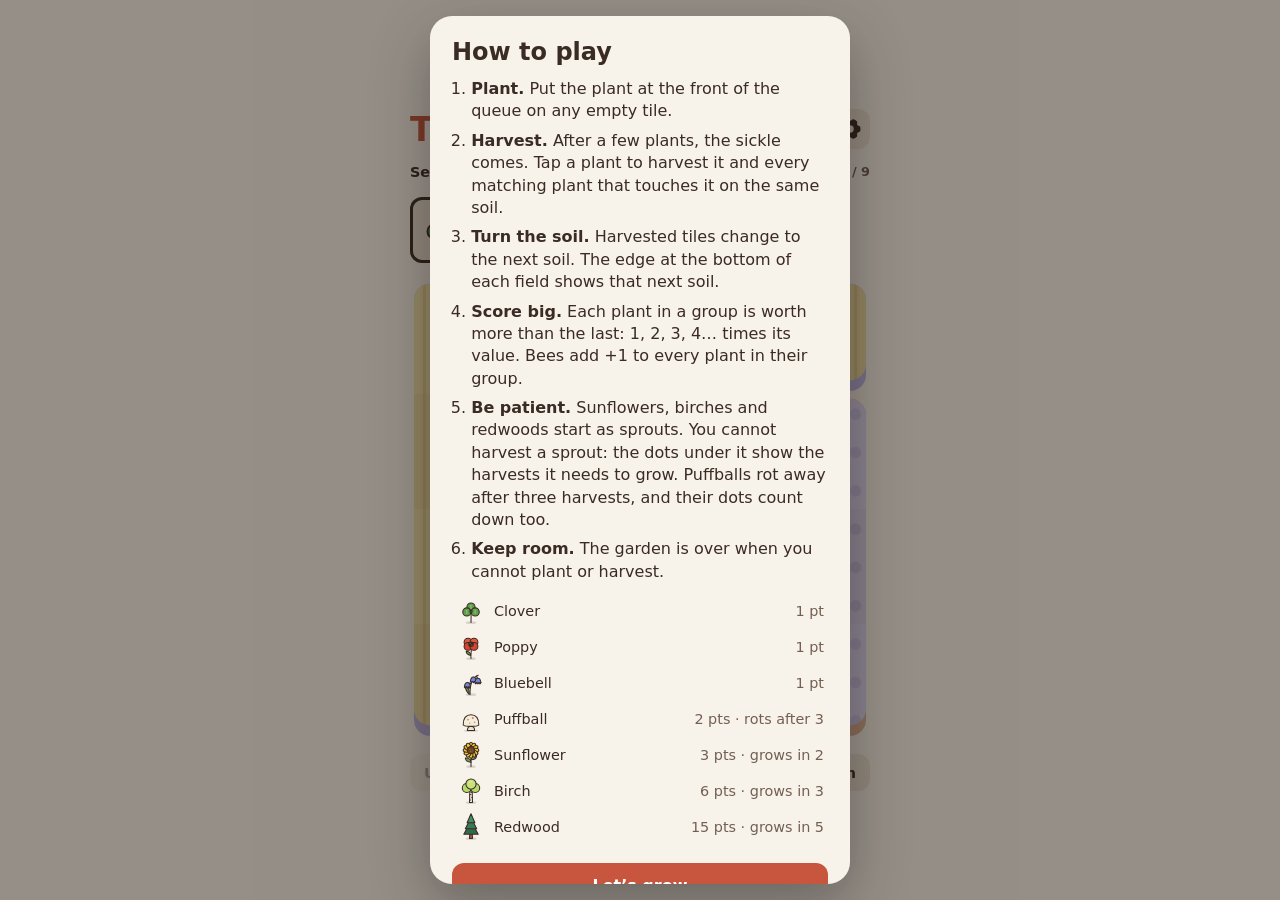
==== public/index.html @ 0dac6be4 "Focus sheet headings on open and always show the version - Sheets focus their heading, not the first" ====
<!doctype html>
<html lang="en">
<head>
  <meta charset="utf-8">
  <meta name="viewport" content="width=device-width, initial-scale=1, viewport-fit=cover">
  <title>Tilth</title>
  <meta name="description" content="Plant, match and harvest on a garden that changes under your feet.">
  <meta name="theme-color" content="#f8f3ea">
  <script>
    // Runs before first paint, so there is no flash of the wrong theme. app.js owns the toggle.
    (function () {
      var saved = null;
      try { saved = localStorage.getItem('tilth.theme'); } catch (e) {}
      var dark = saved ? saved === 'dark' : matchMedia('(prefers-color-scheme: dark)').matches;
      document.documentElement.dataset.theme = dark ? 'dark' : 'light';
      document.querySelector('meta[name=theme-color]').content = dark ? '#1e1916' : '#f8f3ea';
    })();
  </script>
  <meta name="apple-mobile-web-app-capable" content="yes">
  <meta name="mobile-web-app-capable" content="yes">
  <meta name="apple-mobile-web-app-status-bar-style" content="default">
  <meta name="apple-mobile-web-app-title" content="Tilth">
  <link rel="manifest" href="manifest.webmanifest">
  <link rel="icon" href="icons/icon.svg" type="image/svg+xml">
  <link rel="apple-touch-icon" href="icons/apple-touch-icon.png">
  <link rel="stylesheet" href="style.css">
  <script type="module" src="app.js"></script>
</head>
<body>
  <main class="app">
    <header class="top">
      <h1 class="wordmark">Tilth</h1>
      <div class="scores">
        <div class="score"><span class="label">Score</span><output id="score">0</output></div>
        <div class="score best"><span class="label">Best</span><output id="best">0</output></div>
        <button id="settings-btn" class="icon-btn" aria-label="Settings"></button>
      </div>
    </header>

    <section class="season" aria-label="Season progress">
      <span id="season-label">Season 1</span>
      <div class="bar"><div id="season-bar"></div></div>
      <span id="season-goal" class="muted"></span>
    </section>

    <section class="queue-wrap">
      <ol id="queue" class="queue" aria-label="Next items"></ol>
      <p id="hint" class="hint" aria-live="polite"></p>
    </section>

    <section class="board-wrap">
      <div id="board" class="board" role="grid" aria-label="Garden"></div>
      <div id="fx" class="fx" aria-hidden="true"></div>
      <div id="toast" class="toast" aria-live="polite"></div>
    </section>

    <nav class="controls">
      <button id="undo" class="btn">Undo</button>
      <button id="new-btn" class="btn">New garden</button>
    </nav>
  </main>

  <dialog id="help" class="sheet">
    <h2 tabindex="-1" autofocus>How to play</h2>
    <ol class="rules">
      <li><b>Plant.</b> Put the plant at the front of the queue on any empty tile.</li>
      <li><b>Harvest.</b> After a few plants, the sickle comes. Tap a plant to harvest it and every matching plant that touches it on the same soil.</li>
      <li><b>Turn the soil.</b> Harvested tiles change to the next soil. The edge at the bottom of each field shows that next soil.</li>
      <li><b>Score big.</b> Each plant in a group is worth more than the last: 1, 2, 3, 4… times its value. Bees add +1 to every plant in their group.</li>
      <li><b>Be patient.</b> Sunflowers, birches and redwoods start as sprouts. You cannot harvest a sprout: the dots under it show the harvests it needs to grow. Puffballs rot away after three harvests, and their dots count down too.</li>
      <li><b>Keep room.</b> The garden is over when you cannot plant or harvest.</li>
    </ol>
    <table class="legend" id="legend"></table>
    <form method="dialog"><button class="btn primary">Let’s grow</button></form>
  </dialog>

  <dialog id="settings" class="sheet small">
    <h2 tabindex="-1" autofocus>Settings</h2>
    <fieldset id="difficulty" class="segmented"></fieldset>
    <p id="mode-note" class="mode-note" hidden>
      <span id="mode-note-text"></span>
      <button type="button" id="mode-now" class="btn">Start now</button>
    </p>
    <div class="toggles">
      <button id="theme-toggle" class="toggle" aria-pressed="false"></button>
      <button id="sound-toggle" class="toggle" aria-pressed="true"></button>
    </div>
    <form method="dialog" class="stack">
      <button class="btn" value="achievements" id="ach-btn">Achievements</button>
      <button class="btn" value="help">How to play</button>
      <button class="btn primary" value="done">Done</button>
    </form>
    <p class="version muted" id="version"></p>
  </dialog>

  <dialog id="achievements" class="sheet">
    <h2 tabindex="-1" autofocus>Achievements</h2>
    <p class="muted" id="ach-count"></p>
    <ul class="ach-list" id="ach-list"></ul>
    <form method="dialog"><button class="btn primary">Done</button></form>
  </dialog>

  <dialog id="over" class="sheet">
    <h2 tabindex="-1" autofocus>Garden full</h2>
    <p class="final"><output id="final-score">0</output><span class="muted" id="final-best"></span></p>
    <p class="final-new" id="final-new" hidden></p>
    <form method="dialog" class="stack">
      <button class="btn primary" value="new">Plant a new garden</button>
      <button class="btn" value="pick">Change difficulty</button>
    </form>
  </dialog>

  <dialog id="confirm" class="sheet small">
    <h2 tabindex="-1" autofocus>New garden</h2>
    <p class="muted" id="new-warning">You lose the current garden.</p>
    <form method="dialog" class="stack">
      <div id="modes" class="stack"></div>
      <button class="btn" value="cancel">Cancel</button>
    </form>
  </dialog>
</body>
</html>
---- public/style.css ----
:root {
  --paper: #f8f3ea;
  --paper-2: #ede3d3;
  --ink: #3a2b25;
  --ink-art: #3a2b25;
  --muted: #735f53;
  --accent: #c8553d;
  /* Fields: fallow earth, wheat, lavender. The edge color shows the next soil. */
  --s0: #f3d6c1; --s0-edge: #deb093; --s0-pat: rgba(150, 80, 40, .12);
  --s1: #f4e4a8; --s1-edge: #dbc477; --s1-pat: rgba(150, 110, 20, .14);
  --s2: #dfd9f3; --s2-edge: #beb5e4; --s2-pat: rgba(80, 60, 150, .12);
  --radius: 16px;
  --gap: 4px;
  --lip: 9%;
  --font: ui-rounded, "SF Pro Rounded", "Nunito", "Segoe UI", system-ui, sans-serif;
  color-scheme: light;
}
/* data-theme is set before first paint by the script in index.html (system default or saved choice). */
:root[data-theme="dark"] {
  --paper: #1e1916; --paper-2: #2b241f; --ink: #f2e8dc; --muted: #a8968a;
  --s0: #c9845f; --s0-edge: #9c5d3e; --s0-pat: rgba(70, 25, 5, .18);
  --s1: #cfab55; --s1-edge: #a07f30; --s1-pat: rgba(80, 50, 0, .18);
  --s2: #8e89c6; --s2-edge: #6a65a3; --s2-pat: rgba(25, 15, 80, .2);
  color-scheme: dark;
}

* { box-sizing: border-box; }
html, body { margin: 0; height: 100%; }
body {
  background: var(--paper);
  color: var(--ink);
  font-family: var(--font);
  -webkit-tap-highlight-color: transparent;
  -webkit-user-select: none;
  user-select: none;
  overscroll-behavior: none;
}
button { font: inherit; color: inherit; }

.app {
  --board: min(calc(100vw - 32px), 460px, calc(100dvh - 290px));
  min-height: 100dvh;
  display: flex;
  flex-direction: column;
  align-items: center;
  justify-content: center;
  gap: 14px;
  padding: max(16px, env(safe-area-inset-top)) 16px max(16px, env(safe-area-inset-bottom));
}
.app > * { width: var(--board); min-width: 260px; }

.top { display: flex; align-items: center; justify-content: space-between; }
.wordmark {
  margin: 0;
  font-size: 2.1rem;
  font-weight: 800;
  letter-spacing: -.02em;
  color: var(--accent);
}
.scores { display: flex; gap: 18px; align-items: center; }
.icon-btn {
  width: 40px; height: 40px; border: 0; border-radius: 12px;
  background: var(--paper-2); color: var(--ink);
  display: grid; place-items: center; cursor: pointer;
}
.icon-btn svg { width: 24px; height: 24px; }
.icon-btn:focus-visible { outline: 3px solid var(--accent); outline-offset: 2px; }
.score { display: flex; flex-direction: column; align-items: flex-end; line-height: 1.05; }
.score output { font-size: 1.7rem; font-weight: 800; font-variant-numeric: tabular-nums; }
.score.best output { font-size: 1.15rem; color: var(--muted); }
.label { font-size: .72rem; text-transform: uppercase; letter-spacing: .08em; color: var(--muted); font-weight: 700; }
.muted { color: var(--muted); }

.season { display: flex; align-items: center; gap: 10px; font-weight: 700; font-size: .9rem; }
.season .bar { flex: 1; height: 8px; border-radius: 99px; background: var(--paper-2); overflow: hidden; }
#season-bar { height: 100%; width: 0; background: #6aa84f; border-radius: inherit; transition: width .5s ease; }
#season-goal { font-variant-numeric: tabular-nums; font-size: .8rem; }

/* Queue: the first slot is the item you play now. */
.queue-wrap { display: flex; align-items: center; gap: 14px; min-height: 72px; }
.queue { list-style: none; margin: 0; padding: 0; display: flex; align-items: flex-end; gap: 8px; }
.queue li {
  position: relative;
  width: 42px; height: 42px;
  border-radius: 12px;
  background: var(--paper-2);
  display: grid; place-items: center;
  opacity: .75;
  transition: transform .25s ease;
}
.queue li:first-child { width: 66px; height: 66px; opacity: 1; box-shadow: inset 0 0 0 3px var(--ink); }
.queue li .art { width: 84%; height: 84%; }
.queue li.enter { animation: slide-in .3s ease; }
.hint { margin: 0; font-weight: 700; font-size: .95rem; line-height: 1.25; }
.hint small { display: block; font-weight: 600; color: var(--muted); }

/* Board */
.board-wrap { position: relative; }
.board {
  display: grid;
  grid-template-columns: repeat(4, 1fr);
  aspect-ratio: 1;
}
.tile {
  --c: var(--s0); --pat: var(--s0-pat); --next: var(--s1-edge);
  position: relative;
  border: 0; padding: 0;
  background: none;
  cursor: pointer;
  touch-action: manipulation;
  transition: transform .15s ease;
}
.tile.s0 { --c: var(--s0); --pat: var(--s0-pat); }
.tile.s1 { --c: var(--s1); --pat: var(--s1-pat); }
.tile.s2 { --c: var(--s2); --pat: var(--s2-pat); }
.tile.n0 { --next: var(--s0-edge); }
.tile.n1 { --next: var(--s1-edge); }
.tile.n2 { --next: var(--s2-edge); }
/* Both layers cover the cell plus 1px (no hairline seams between joined cells) and are clipped to the field shape (set in app.js),
   so the patterns line up across joined cells. */
.tile .edge, .tile .top { position: absolute; inset: -1px; transition: background-color .45s ease, clip-path .3s ease; }
.tile .edge { background-color: var(--next); clip-path: var(--clip-edge); }
.tile .top { background-color: var(--c); clip-path: var(--clip-top); background-position: 1px 1px; --cell-w: calc(100% - 2px); --cell-h: calc(100% - 2px); }
/* Crop rows make the soil readable without color: furrows, wheat rows, lavender dots. */
.tile.s0 .top { background-image: linear-gradient(transparent 78%, var(--pat) 78%); background-size: var(--cell-w) calc(var(--cell-h) / 4); }
.tile.s1 .top { background-image: linear-gradient(90deg, transparent 44%, var(--pat) 44% 56%, transparent 56%); background-size: calc(var(--cell-w) / 4) var(--cell-h); }
.tile.s2 .top { background-image: radial-gradient(circle, var(--pat) 0 22%, transparent 26%); background-size: calc(var(--cell-w) / 4) calc(var(--cell-h) / 3); }
/* Inner corners of a field (classes set in app.js). A bottom notch carries the field's
   next-soil edge up to the wall of the field below it. */
.tile .notch { position: absolute; display: none; width: calc(var(--gap) + 1px); height: calc(var(--gap) + 1px); background: var(--paper); }
.tile .notch.tl { left: -1px; top: -1px; }
.tile .notch.tr { right: -1px; top: -1px; }
.tile .notch.bl, .tile .notch.br {
  bottom: -1px;
  height: calc(var(--gap) + 1px + var(--lip));
  background: linear-gradient(var(--next) 0 calc(100% - var(--gap) - 1px), var(--paper) 0);
}
.tile .notch.bl { left: -1px; }
.tile .notch.br { right: -1px; }
.tile.c-tl .notch.tl, .tile.c-tr .notch.tr, .tile.c-bl .notch.bl, .tile.c-br .notch.br { display: block; }
/* A faint checker keeps single cells visible inside a large field. */
.tile.odd .top { box-shadow: inset 0 0 0 999px rgba(80, 50, 20, .035); }
.tile:active { transform: translateY(2px); }
.tile .plant { position: absolute; inset: 4% 8% 15%; display: grid; place-items: center; pointer-events: none; }
.tile .art { width: 100%; height: 100%; overflow: visible; }
.tile .plant.pop { animation: pop .38s cubic-bezier(.3, 1.6, .5, 1); }
.tile .plant.grow { animation: wiggle .6s ease; }
.tile .bee { position: absolute; width: 38%; height: 38%; right: -4%; top: -6%; animation: hover 2.4s ease-in-out infinite; }
.queue li .bee { position: absolute; width: 46%; height: 46%; right: -10%; top: -12%; }
.tile .pips { position: absolute; left: 0; right: 0; bottom: 16%; display: flex; justify-content: center; gap: 3px; pointer-events: none; }
.tile .pips i { width: 6px; height: 6px; border-radius: 50%; background: var(--ink); opacity: .55; }
.tile .pips i.done { opacity: .15; }
.tile.hl .top { box-shadow: inset 0 0 0 999px rgba(255, 255, 255, .45); }
.tile.hl .plant { transform: translateY(-3px); transition: transform .15s ease; }
.tile.shake { animation: shake .3s ease; }
.tile:focus-visible { outline: 3px solid var(--accent); outline-offset: 2px; }

.fx { position: absolute; inset: 0; pointer-events: none; }
.ghost { position: absolute; display: grid; place-items: center; animation: lift .6s ease forwards; }
.ghost.rot { animation: rot .6s ease forwards; }
.ghost .art { width: 100%; height: 100%; }
.points {
  position: absolute; transform: translate(-50%, -50%);
  font-weight: 900; font-size: 2rem; color: var(--ink);
  text-shadow: 0 2px 0 var(--paper), 0 -2px 0 var(--paper), 2px 0 0 var(--paper), -2px 0 0 var(--paper);
  animation: float 1s ease forwards;
}
.toast {
  position: absolute; left: 50%; top: 50%; transform: translate(-50%, -50%) scale(.8);
  background: var(--ink); color: var(--paper);
  padding: 10px 18px; border-radius: 99px; font-weight: 800;
  opacity: 0; pointer-events: none; transition: opacity .25s, transform .25s;
}
.toast.show { opacity: 1; transform: translate(-50%, -50%) scale(1); }
.toast, .final-new { display: flex; align-items: center; gap: 8px; white-space: nowrap; }
.toast svg { width: 20px; height: 20px; color: #f5c22f; flex: none; }
.final-new { white-space: normal; justify-content: center; margin: 12px 0 0; font-weight: 700; }
.final-new svg { width: 22px; height: 22px; color: #d9a514; flex: none; }
.final-new[hidden] { display: none; }
.ach-list { list-style: none; margin: 4px 0 0; padding: 0; }
.ach-list li {
  display: grid; grid-template-columns: 26px 1fr; column-gap: 10px; align-items: center;
  padding: 9px 0; border-top: 1px solid var(--paper-2);
}
.ach-list li > svg, .ach-list li > i { grid-row: span 2; width: 24px; height: 24px; }
.ach-list li > svg { color: #4f8a3c; }
.ach-list li > i { box-sizing: border-box; border: 2.5px solid var(--muted); border-radius: 50%; opacity: .5; width: 22px; height: 22px; justify-self: center; }
.ach-list b { line-height: 1.2; }
.ach-list span { font-size: .85rem; color: var(--muted); font-weight: 600; }
.ach-list li:not(.done) b { color: var(--muted); }

.controls { display: flex; gap: 8px; justify-content: space-between; }
.btn {
  border: 0; border-radius: 12px;
  padding: 10px 14px;
  background: var(--paper-2);
  font-weight: 700; font-size: .92rem;
  cursor: pointer;
}
.btn:disabled { opacity: .4; cursor: default; }
.btn.primary { background: var(--accent); color: #fff; }
.btn:focus-visible { outline: 3px solid var(--accent); outline-offset: 2px; }

.sheet {
  border: 0; border-radius: 22px;
  padding: 22px;
  width: min(420px, calc(100vw - 32px));
  max-height: calc(100dvh - 32px);
  background: var(--paper); color: var(--ink);
  box-shadow: 0 20px 60px rgba(0, 0, 0, .3);
  overflow-y: auto;
}
.sheet::backdrop { background: rgba(30, 20, 15, .45); }
.sheet h2 { margin: 0 0 12px; font-size: 1.5rem; }
.sheet h2:focus { outline: none; }
.sheet form { margin-top: 18px; }
.sheet form .btn { width: 100%; padding: 13px; font-size: 1rem; }
.sheet .stack { display: grid; gap: 8px; }
.version { margin: 12px 0 0; text-align: center; font-size: .8rem; font-weight: 600; }
.version:empty { display: none; }
.mode {
  display: grid; gap: 2px; text-align: left;
  border: 0; border-radius: 14px; padding: 12px 14px;
  background: var(--paper-2); cursor: pointer;
}
.mode b { font-size: 1.05rem; }
.mode span { font-size: .85rem; color: var(--muted); font-weight: 600; }
.mode.current { box-shadow: inset 0 0 0 3px var(--ink); }
.mode:focus-visible { outline: 3px solid var(--accent); outline-offset: 2px; }
.sheet.small { width: min(340px, calc(100vw - 32px)); }
.segmented { border: 0; margin: 0 0 14px; padding: 0; display: grid; grid-template-columns: repeat(3, 1fr); gap: 6px; }
.segmented legend { float: left; width: 100%; padding: 0 0 8px; font-size: .72rem; font-weight: 800; letter-spacing: .08em; text-transform: uppercase; color: var(--muted); grid-column: 1 / -1; }
.segmented label { position: relative; cursor: pointer; }
.segmented input { position: absolute; opacity: 0; inset: 0; margin: 0; cursor: pointer; }
.segmented span { display: block; text-align: center; padding: 11px 4px; border-radius: 12px; font-weight: 800; background: var(--paper-2); transition: background-color .2s ease, color .2s ease; }
.segmented input:checked + span { background: var(--ink); color: var(--paper); }
.segmented input:focus-visible + span { outline: 3px solid var(--accent); outline-offset: 2px; }
.mode-note { margin: -4px 0 14px; display: grid; gap: 8px; font-size: .9rem; color: var(--muted); font-weight: 600; }
.mode-note[hidden] { display: none; }
.mode-note .btn { color: var(--ink); }
.toggles { display: grid; grid-template-columns: 1fr 1fr; gap: 10px; }
.toggle {
  display: grid; justify-items: center; gap: 8px;
  border: 0; border-radius: 18px; padding: 18px 10px 14px;
  background: var(--paper-2); color: var(--ink);
  font-weight: 800; font-size: .95rem; cursor: pointer;
  transition: background-color .2s ease, color .2s ease, transform .1s ease;
}
.toggle svg { width: 36px; height: 36px; }
.toggle[aria-pressed="true"] { background: var(--ink); color: var(--paper); }
.toggle:active { transform: scale(.96); }
.toggle:focus-visible { outline: 3px solid var(--accent); outline-offset: 2px; }
.rules { padding-left: 1.2em; margin: 0; line-height: 1.4; }
.rules li { margin-bottom: 7px; }
.legend { width: 100%; border-collapse: collapse; margin-top: 10px; font-size: .9rem; }
.legend td { padding: 3px 4px; }
.legend td:first-child { width: 36px; }
.legend .art { width: 30px; height: 30px; display: block; }
.legend td:last-child { text-align: right; color: var(--muted); }
.final { display: flex; flex-direction: column; align-items: center; margin: 4px 0 0; }
.final output { font-size: 3.4rem; font-weight: 900; line-height: 1; }

@keyframes pop { from { transform: scale(.2); opacity: 0; } to { transform: scale(1); opacity: 1; } }
@keyframes wiggle { 0%, 100% { transform: rotate(0); } 25% { transform: rotate(-7deg) scale(1.08); } 60% { transform: rotate(5deg); } }
@keyframes hover { 0%, 100% { translate: 0 0; } 50% { translate: 0 -3px; } }
@keyframes shake { 0%, 100% { translate: 0; } 25% { translate: -5px; } 75% { translate: 5px; } }
@keyframes lift { to { transform: translateY(-40%) scale(1.15); opacity: 0; } }
@keyframes rot { to { transform: scale(.4) rotate(20deg); opacity: 0; filter: grayscale(1); } }
@keyframes float { 0% { opacity: 0; translate: 0 10px; } 20% { opacity: 1; } 100% { opacity: 0; translate: 0 -50px; } }
@keyframes slide-in { from { transform: translateX(20px); opacity: 0; } }

@media (prefers-reduced-motion: reduce) {
  *, *::before, *::after { animation-duration: .01ms !important; transition-duration: .01ms !important; }
}
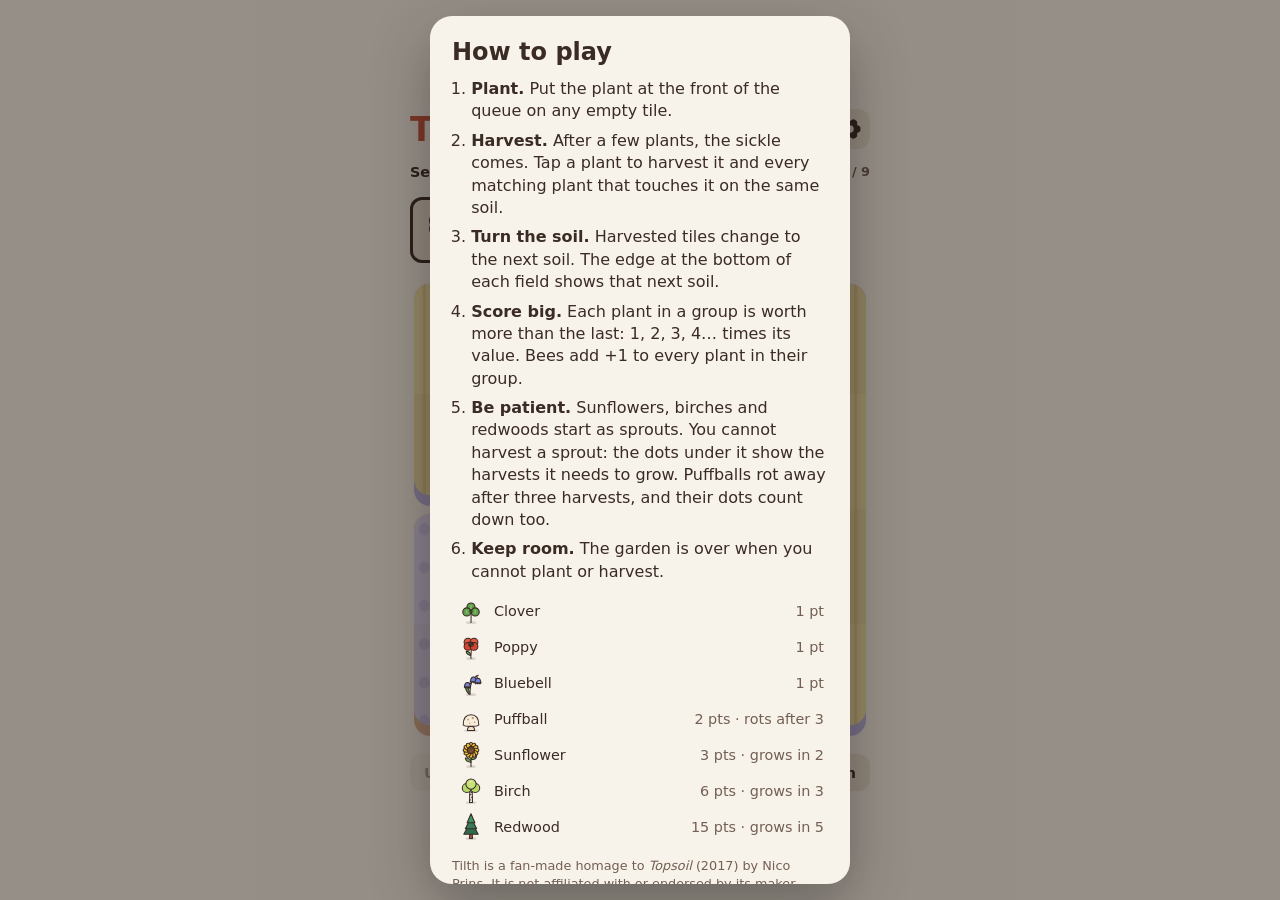
==== commit 4f575ef0: "Semver version 1.15.0, SEO tags and Topsoil credit" ====
--- a/public/index.html
+++ b/public/index.html
@@ -3,8 +3,21 @@
 <head>
   <meta charset="utf-8">
   <meta name="viewport" content="width=device-width, initial-scale=1, viewport-fit=cover">
-  <title>Tilth</title>
-  <meta name="description" content="Plant, match and harvest on a garden that changes under your feet.">
+  <title>Tilth – a garden puzzle game inspired by Topsoil</title>
+  <meta name="description" content="Tilth is a free garden puzzle game you can play offline in your browser. Plant, harvest matching groups and turn the soil. A spiritual successor to Topsoil by Nico Prins.">
+  <link rel="canonical" href="https://tilth.plottwist.hu/">
+  <meta property="og:type" content="website">
+  <meta property="og:url" content="https://tilth.plottwist.hu/">
+  <meta property="og:title" content="Tilth – a garden puzzle game inspired by Topsoil">
+  <meta property="og:description" content="Tilth is a free garden puzzle game you can play offline in your browser. Plant, harvest matching groups and turn the soil. A spiritual successor to Topsoil by Nico Prins.">
+  <meta property="og:image" content="https://tilth.plottwist.hu/icons/icon-512.png">
+  <meta name="twitter:card" content="summary">
+  <script type="application/ld+json">
+    {"@context": "https://schema.org", "@type": "VideoGame", "name": "Tilth", "url": "https://tilth.plottwist.hu/",
+      "description": "Tilth is a free garden puzzle game you can play offline in your browser. Plant, harvest matching groups and turn the soil. A spiritual successor to Topsoil by Nico Prins.", "genre": "Puzzle", "gamePlatform": "Web browser", "applicationCategory": "Game",
+      "offers": {"@type": "Offer", "price": "0", "priceCurrency": "USD"},
+      "isBasedOn": {"@type": "VideoGame", "name": "Topsoil", "author": {"@type": "Person", "name": "Nico Prins"}}}
+  </script>
   <meta name="theme-color" content="#f8f3ea">
   <script>
     // Runs before first paint, so there is no flash of the wrong theme. app.js owns the toggle.
@@ -71,6 +84,7 @@
       <li><b>Keep room.</b> The garden is over when you cannot plant or harvest.</li>
     </ol>
     <table class="legend" id="legend"></table>
+    <p class="credit muted">Tilth is a fan-made homage to <i>Topsoil</i> (2017) by Nico Prins. It is not affiliated with or endorsed by its maker.</p>
     <form method="dialog"><button class="btn primary">Let’s grow</button></form>
   </dialog>
 
--- a/public/style.css
+++ b/public/style.css
@@ -257,6 +257,7 @@
 .legend td:first-child { width: 36px; }
 .legend .art { width: 30px; height: 30px; display: block; }
 .legend td:last-child { text-align: right; color: var(--muted); }
+.credit { font-size: .8rem; line-height: 1.4; margin: 12px 0 0; }
 .final { display: flex; flex-direction: column; align-items: center; margin: 4px 0 0; }
 .final output { font-size: 3.4rem; font-weight: 900; line-height: 1; }
 
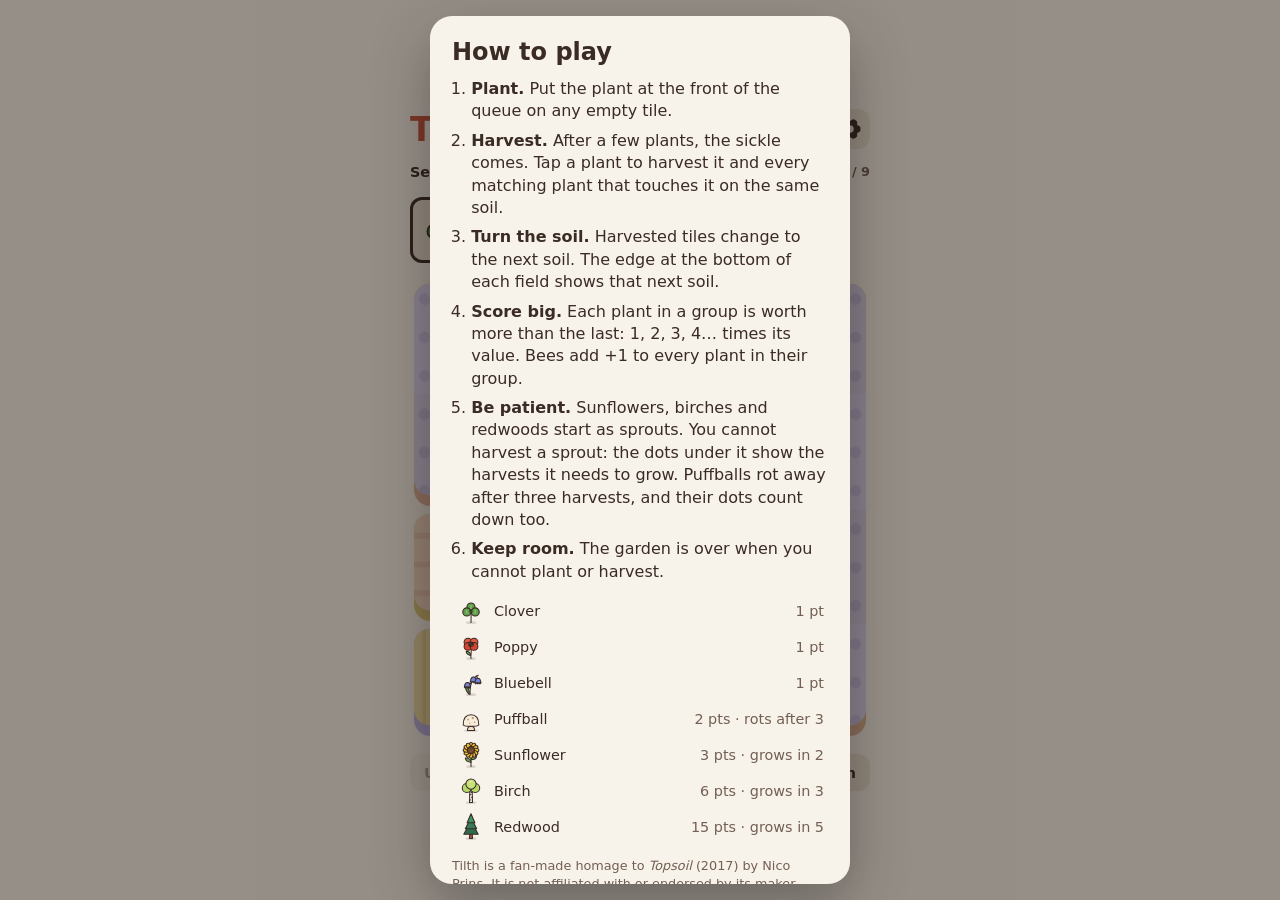
==== commit 2e420df0: "Install banner: native prompt on Android/Chromium, Share steps on iOS" ====
--- a/public/index.html
+++ b/public/index.html
@@ -71,6 +71,13 @@
       <button id="undo" class="btn">Undo</button>
       <button id="new-btn" class="btn">New garden</button>
     </nav>
+
+    <aside id="install" class="install" hidden>
+      <img src="icons/icon-192.png" alt="" width="40" height="40">
+      <p id="install-text"></p>
+      <button id="install-btn" class="btn primary" hidden>Install</button>
+      <button id="install-close" class="icon-btn" aria-label="Not now"></button>
+    </aside>
   </main>
 
   <dialog id="help" class="sheet">
--- a/public/style.css
+++ b/public/style.css
@@ -199,6 +199,18 @@
 }
 .btn:disabled { opacity: .4; cursor: default; }
 .btn.primary { background: var(--accent); color: #fff; }
+
+.install {
+  display: flex; align-items: center; gap: 10px;
+  box-sizing: border-box; padding: 8px 8px 8px 10px;
+  border-radius: 14px; background: var(--paper-2);
+}
+.install[hidden] { display: none; }
+.install img { border-radius: 9px; flex: none; }
+.install p { flex: 1; margin: 0; font-size: .85rem; line-height: 1.3; }
+.install p svg { width: 1.1em; height: 1.1em; vertical-align: -.2em; }
+.install .icon-btn { width: 32px; height: 32px; flex: none; background: none; }
+.install .icon-btn svg { width: 16px; height: 16px; }
 .btn:focus-visible { outline: 3px solid var(--accent); outline-offset: 2px; }
 
 .sheet {
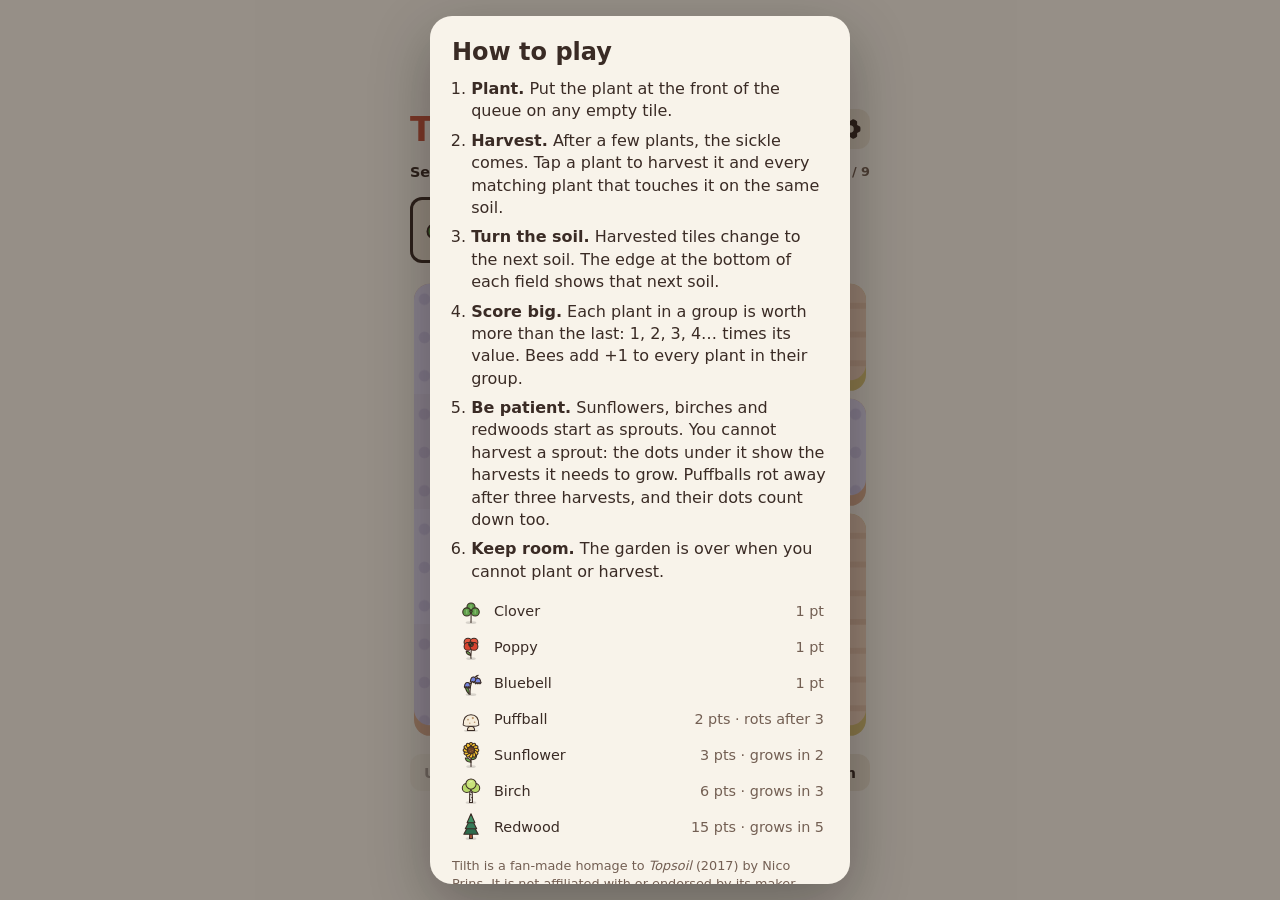
==== commit 79a880b3: "Install note in settings on phones until Tilth runs installed" ====
--- a/public/index.html
+++ b/public/index.html
@@ -106,6 +106,11 @@
       <button id="theme-toggle" class="toggle" aria-pressed="false"></button>
       <button id="sound-toggle" class="toggle" aria-pressed="true"></button>
     </div>
+    <div id="install-note" class="install" hidden>
+      <img src="icons/icon-192.png" alt="" width="40" height="40">
+      <p id="install-note-text"></p>
+      <button type="button" id="install-note-btn" class="btn primary" hidden>Install</button>
+    </div>
     <form method="dialog" class="stack">
       <button class="btn" value="achievements" id="ach-btn">Achievements</button>
       <button class="btn" value="help">How to play</button>
--- a/public/style.css
+++ b/public/style.css
@@ -211,6 +211,7 @@
 .install p svg { width: 1.1em; height: 1.1em; vertical-align: -.2em; }
 .install .icon-btn { width: 32px; height: 32px; flex: none; background: none; }
 .install .icon-btn svg { width: 16px; height: 16px; }
+.sheet .install { margin-top: 12px; }
 .btn:focus-visible { outline: 3px solid var(--accent); outline-offset: 2px; }
 
 .sheet {
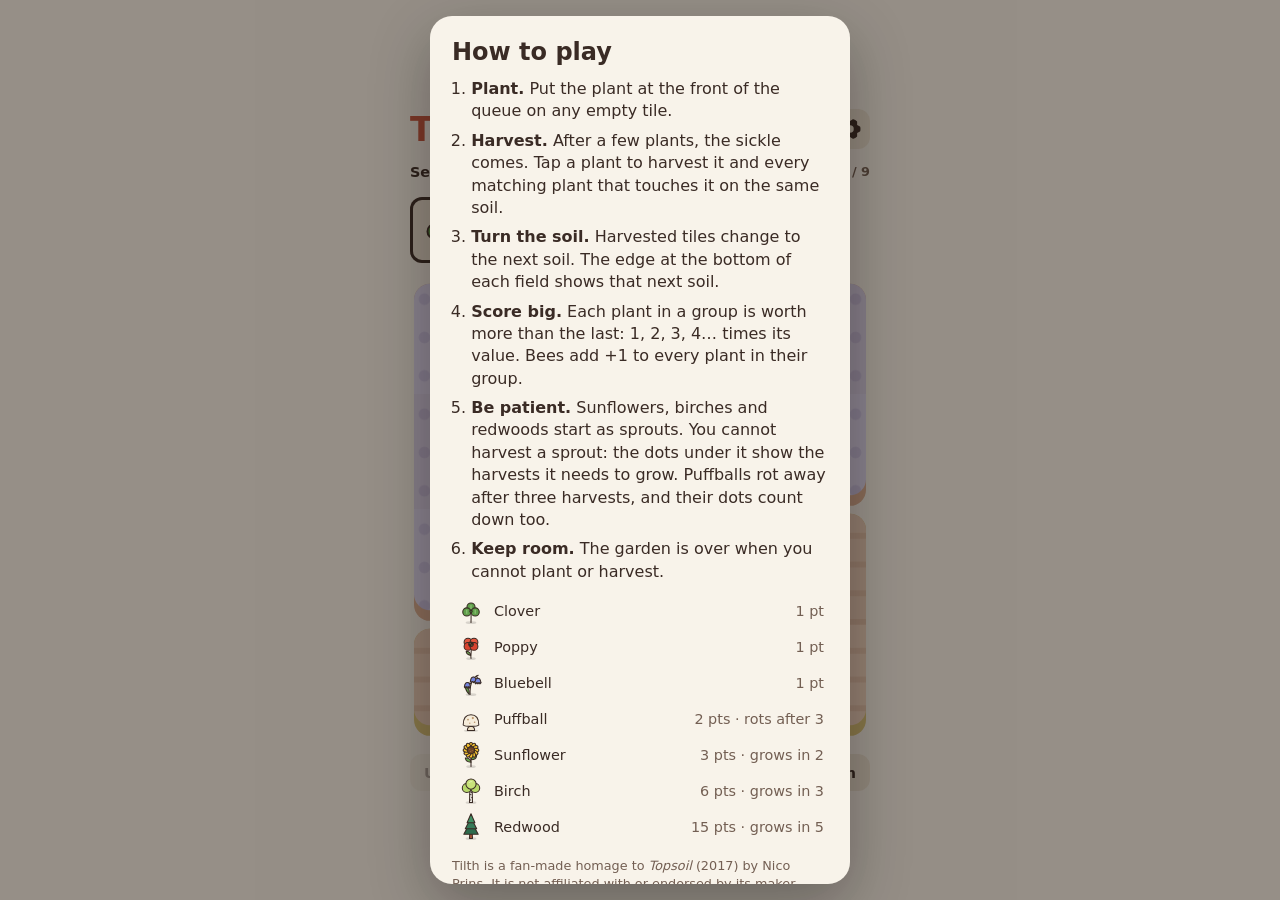
==== commit 2fc62c0a: "Squircle favicon; shorter page title" ====
--- a/public/index.html
+++ b/public/index.html
@@ -3,12 +3,12 @@
 <head>
   <meta charset="utf-8">
   <meta name="viewport" content="width=device-width, initial-scale=1, viewport-fit=cover">
-  <title>Tilth – a garden puzzle game inspired by Topsoil</title>
+  <title>Tilth – a garden puzzle game</title>
   <meta name="description" content="Tilth is a free garden puzzle game you can play offline in your browser. Plant, harvest matching groups and turn the soil. A spiritual successor to Topsoil by Nico Prins.">
   <link rel="canonical" href="https://tilth.plottwist.hu/">
   <meta property="og:type" content="website">
   <meta property="og:url" content="https://tilth.plottwist.hu/">
-  <meta property="og:title" content="Tilth – a garden puzzle game inspired by Topsoil">
+  <meta property="og:title" content="Tilth – a garden puzzle game">
   <meta property="og:description" content="Tilth is a free garden puzzle game you can play offline in your browser. Plant, harvest matching groups and turn the soil. A spiritual successor to Topsoil by Nico Prins.">
   <meta property="og:image" content="https://tilth.plottwist.hu/icons/icon-512.png">
   <meta name="twitter:card" content="summary">
@@ -34,7 +34,7 @@
   <meta name="apple-mobile-web-app-status-bar-style" content="default">
   <meta name="apple-mobile-web-app-title" content="Tilth">
   <link rel="manifest" href="manifest.webmanifest">
-  <link rel="icon" href="icons/icon.svg" type="image/svg+xml">
+  <link rel="icon" href="icons/favicon.svg" type="image/svg+xml">
   <link rel="apple-touch-icon" href="icons/apple-touch-icon.png">
   <link rel="stylesheet" href="style.css">
   <script type="module" src="app.js"></script>
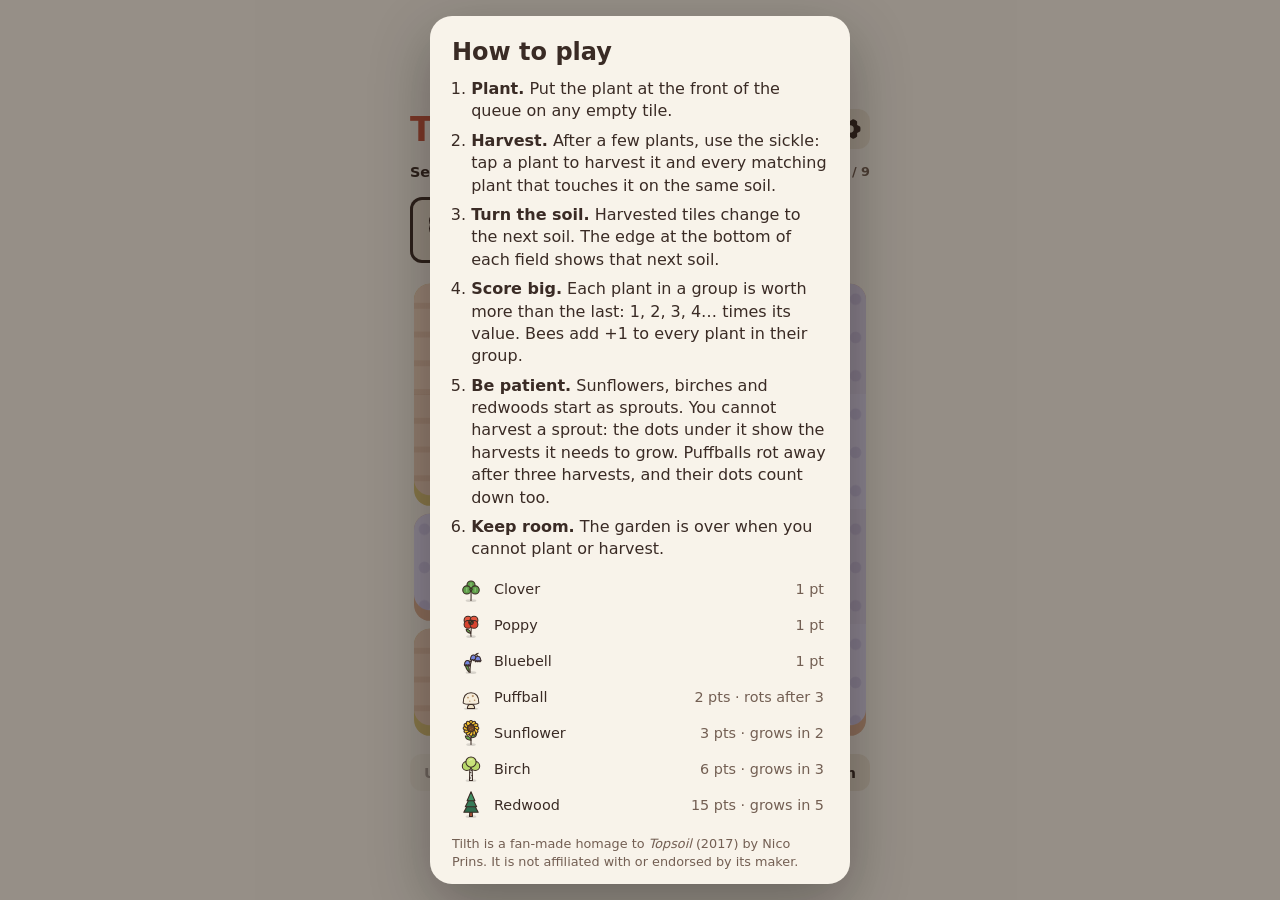
==== commit 84d8439f: "Say that the player uses the sickle, not that it comes" ====
--- a/public/index.html
+++ b/public/index.html
@@ -84,7 +84,7 @@
     <h2 tabindex="-1" autofocus>How to play</h2>
     <ol class="rules">
       <li><b>Plant.</b> Put the plant at the front of the queue on any empty tile.</li>
-      <li><b>Harvest.</b> After a few plants, the sickle comes. Tap a plant to harvest it and every matching plant that touches it on the same soil.</li>
+      <li><b>Harvest.</b> After a few plants, use the sickle: tap a plant to harvest it and every matching plant that touches it on the same soil.</li>
       <li><b>Turn the soil.</b> Harvested tiles change to the next soil. The edge at the bottom of each field shows that next soil.</li>
       <li><b>Score big.</b> Each plant in a group is worth more than the last: 1, 2, 3, 4… times its value. Bees add +1 to every plant in their group.</li>
       <li><b>Be patient.</b> Sunflowers, birches and redwoods start as sprouts. You cannot harvest a sprout: the dots under it show the harvests it needs to grow. Puffballs rot away after three harvests, and their dots count down too.</li>
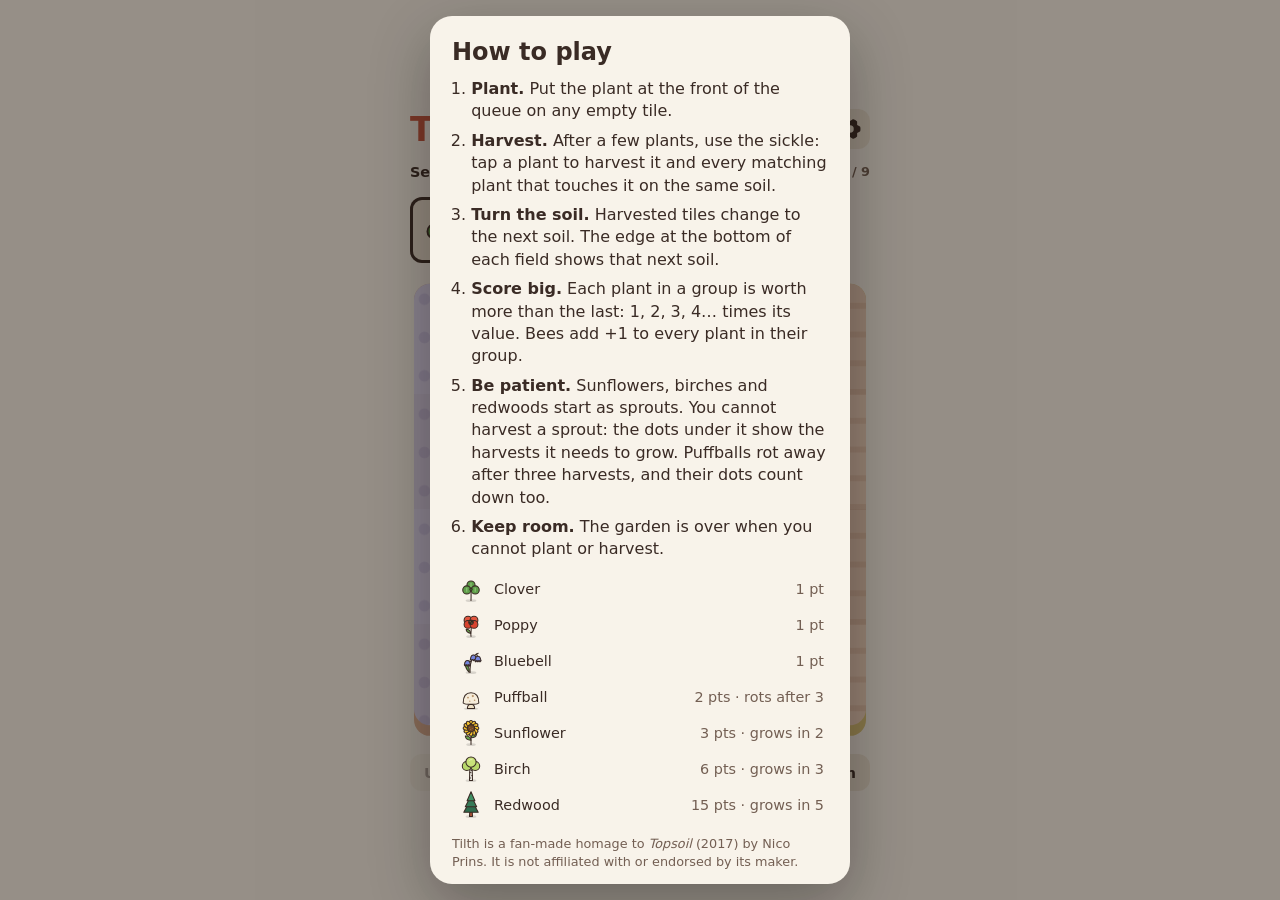
==== commit 6d804c68: "Move the settings install note under the card, one notice at a time" ====
--- a/public/index.html
+++ b/public/index.html
@@ -96,27 +96,29 @@
   </dialog>
 
   <dialog id="settings" class="sheet small">
-    <h2 tabindex="-1" autofocus>Settings</h2>
-    <fieldset id="difficulty" class="segmented"></fieldset>
-    <p id="mode-note" class="mode-note" hidden>
-      <span id="mode-note-text"></span>
-      <button type="button" id="mode-now" class="btn">Start now</button>
-    </p>
-    <div class="toggles">
-      <button id="theme-toggle" class="toggle" aria-pressed="false"></button>
-      <button id="sound-toggle" class="toggle" aria-pressed="true"></button>
+    <div class="card">
+      <h2 tabindex="-1" autofocus>Settings</h2>
+      <fieldset id="difficulty" class="segmented"></fieldset>
+      <p id="mode-note" class="mode-note" hidden>
+        <span id="mode-note-text"></span>
+        <button type="button" id="mode-now" class="btn">Start now</button>
+      </p>
+      <div class="toggles">
+        <button id="theme-toggle" class="toggle" aria-pressed="false"></button>
+        <button id="sound-toggle" class="toggle" aria-pressed="true"></button>
+      </div>
+      <form method="dialog" class="stack">
+        <button class="btn" value="achievements" id="ach-btn">Achievements</button>
+        <button class="btn" value="help">How to play</button>
+        <button class="btn primary" value="done">Done</button>
+      </form>
+      <p class="version muted" id="version"></p>
     </div>
     <div id="install-note" class="install" hidden>
       <img src="icons/icon-192.png" alt="" width="40" height="40">
       <p id="install-note-text"></p>
       <button type="button" id="install-note-btn" class="btn primary" hidden>Install</button>
     </div>
-    <form method="dialog" class="stack">
-      <button class="btn" value="achievements" id="ach-btn">Achievements</button>
-      <button class="btn" value="help">How to play</button>
-      <button class="btn primary" value="done">Done</button>
-    </form>
-    <p class="version muted" id="version"></p>
   </dialog>
 
   <dialog id="achievements" class="sheet">
--- a/public/style.css
+++ b/public/style.css
@@ -211,7 +211,18 @@
 .install p svg { width: 1.1em; height: 1.1em; vertical-align: -.2em; }
 .install .icon-btn { width: 32px; height: 32px; flex: none; background: none; }
 .install .icon-btn svg { width: 16px; height: 16px; }
-.sheet .install { margin-top: 12px; }
+/* Settings: the card, and under it, on the backdrop, the install banner in quieter colors. */
+#settings { background: none; box-shadow: none; padding: 0; overflow: visible; max-height: none; }
+#settings .card {
+  background: var(--paper); border-radius: 22px; padding: 22px;
+  box-shadow: 0 20px 60px rgba(0, 0, 0, .3);
+  max-height: calc(100dvh - 120px); overflow-y: auto;
+}
+#settings .install {
+  margin-top: 12px; padding-right: 14px;
+  background: color-mix(in srgb, var(--paper-2) 85%, transparent); color: var(--muted);
+}
+#settings .install img { opacity: .85; }
 .btn:focus-visible { outline: 3px solid var(--accent); outline-offset: 2px; }
 
 .sheet {
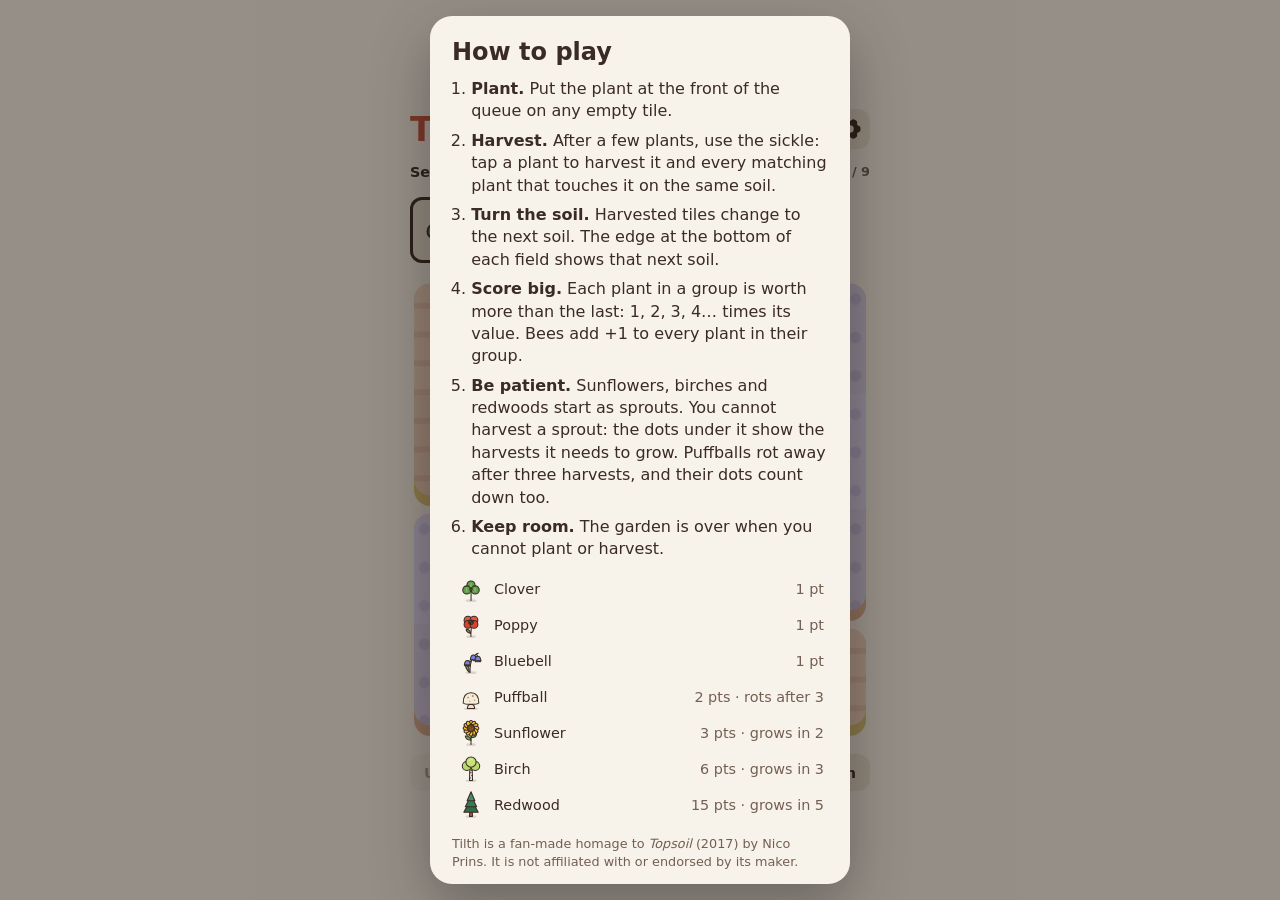
==== commit bc68ea01: "Add Hungarian translation, pick the device language, and add a language switcher to settings" ====
--- a/public/index.html
+++ b/public/index.html
@@ -103,6 +103,11 @@
         <span id="mode-note-text"></span>
         <button type="button" id="mode-now" class="btn">Start now</button>
       </p>
+      <fieldset id="language" class="segmented">
+        <legend>Language</legend>
+        <label><input type="radio" name="lang" value="en"><span lang="en">English</span></label>
+        <label><input type="radio" name="lang" value="hu"><span lang="hu">Magyar</span></label>
+      </fieldset>
       <div class="toggles">
         <button id="theme-toggle" class="toggle" aria-pressed="false"></button>
         <button id="sound-toggle" class="toggle" aria-pressed="true"></button>
--- a/public/style.css
+++ b/public/style.css
@@ -253,6 +253,7 @@
 .mode:focus-visible { outline: 3px solid var(--accent); outline-offset: 2px; }
 .sheet.small { width: min(340px, calc(100vw - 32px)); }
 .segmented { border: 0; margin: 0 0 14px; padding: 0; display: grid; grid-template-columns: repeat(3, 1fr); gap: 6px; }
+#language { grid-template-columns: 1fr 1fr; }
 .segmented legend { float: left; width: 100%; padding: 0 0 8px; font-size: .72rem; font-weight: 800; letter-spacing: .08em; text-transform: uppercase; color: var(--muted); grid-column: 1 / -1; }
 .segmented label { position: relative; cursor: pointer; }
 .segmented input { position: absolute; opacity: 0; inset: 0; margin: 0; cursor: pointer; }
